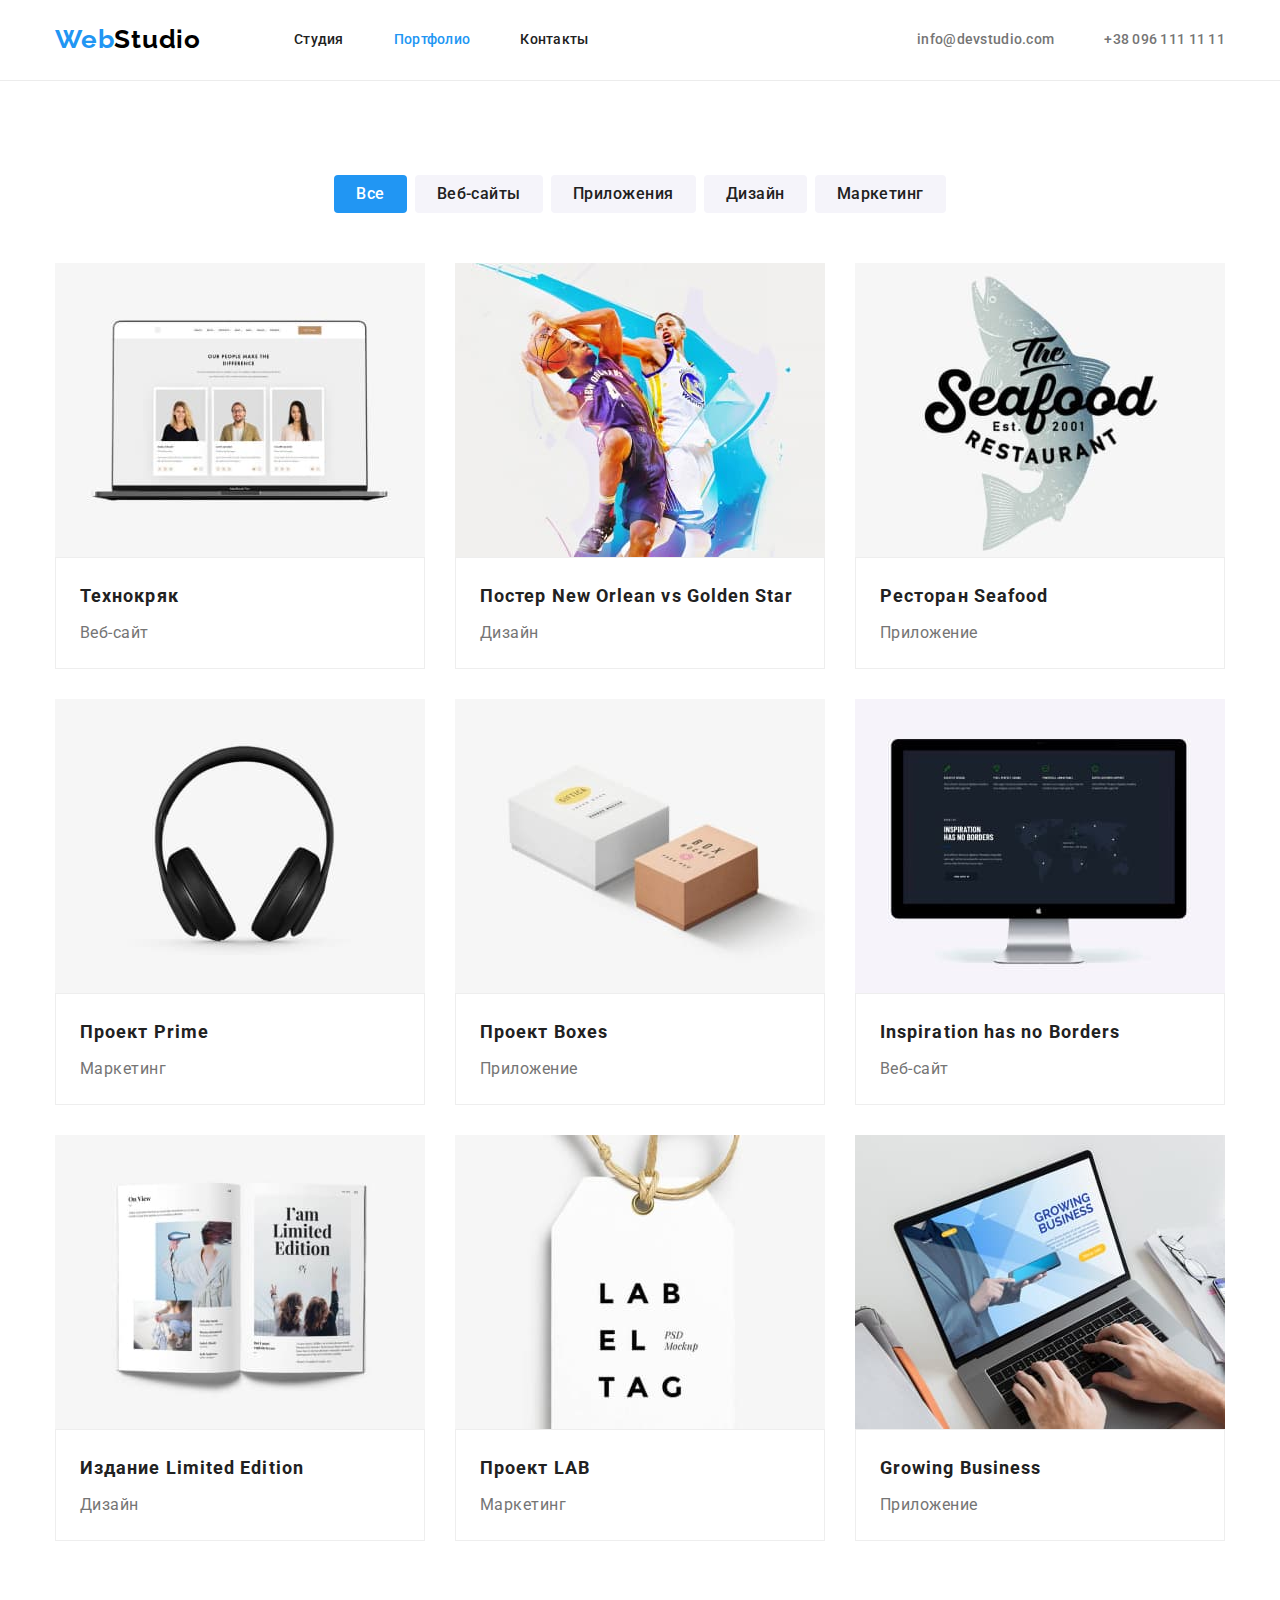
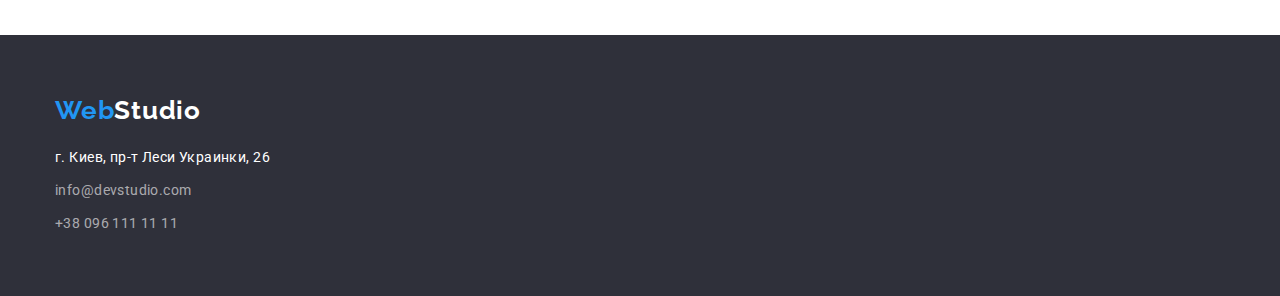
==== portfolio.html @ 8e44c54b "Initial commit" ====
<!DOCTYPE html>
<html lang="ru">
  <head>
    <meta charset="UTF-8" />
    <meta http-equiv="X-UA-Compatible" content="IE=edge" />
    <meta name="viewport" content="width=device-width, initial-scale=1.0" />
    <title>Webstudio</title>
    <link
      rel="stylesheet"
      href="https://cdnjs.cloudflare.com/ajax/libs/modern-normalize/1.0.0/modern-normalize.min.css"
    />
    <link rel="preconnect" href="https://fonts.googleapis.com" />
    <link rel="preconnect" href="https://fonts.gstatic.com" crossorigin />
    <link
      href="https://fonts.googleapis.com/css2?family=Raleway:wght@700&family=Roboto:wght@400;500;700;900&display=swap"
      rel="stylesheet"
    />
    <link rel="stylesheet" href="./css/styles.css" />
  </head>
  <body>
    <!-- header -->
    <header class="header">
      <div class="container header-container">
        <a class="header-logo link" href="#"> <span class="logo-text">Web</span>Studio</a>
        <nav class="header-nav">
          <ul class="header-nav-list list">
            <li class="header-nav-item">
              <a class="header-nav-link link" href="./index.html">Студия</a>
            </li>
            <li class="header-nav-item">
              <a class="header-nav-link current link" href="#">Портфолио</a>
            </li>
            <li class="header-nav-item">
              <a class="header-nav-link link" href="#">Контакты</a>
            </li>
          </ul>
        </nav>
        <ul class="header-list list">
          <li class="header-item">
            <a class="header-link link" href="mailto:info@devstudio.com">info@devstudio.com</a>
          </li>
          <li class="header-item">
            <a class="header-link link" href="tel:+380961111111">+38 096 111 11 11</a>
          </li>
        </ul>
      </div>
    </header>
    <main>
      <!-- projects  -->
      <section class="projects section">
        <div class="container">
          <h1 class="visually-hidden">Портфолио</h1>
          <ul class="projects-menu-list list">
            <li class="projects-menu-item">
              <button class="projects-btn current" type="button">Все</button>
            </li>
            <li class="projects-menu-item">
              <button class="projects-btn" type="button">Веб-сайты</button>
            </li>
            <li class="projects-menu-item">
              <button class="projects-btn" type="button">Приложения</button>
            </li>
            <li class="projects-menu-item">
              <button class="projects-btn" type="button">Дизайн</button>
            </li>
            <li class="projects-menu-item">
              <button class="projects-btn" type="button">Маркетинг</button>
            </li>
          </ul>
          <ul class="projects-list list">
            <li class="projects-item">
              <img
                class="projects-image"
                src="./images/portfolio/img1.jpg"
                alt="фотография веб-сайта компании"
                width="370"
                height="294"
              />
              <div class="projects-card">
                <h2 class="projects-subtitle">Технокряк</h2>
                <p class="projects-text">Веб-сайт</p>
              </div>
            </li>
            <li class="projects-item">
              <img
                class="projects-image"
                src="./images/portfolio/img2.jpg"
                alt="баскетболисты"
                width="370"
                height="294"
              />
              <div class="projects-card">
                <h2 class="projects-subtitle">Постер New Orlean vs Golden Star</h2>
                <p class="projects-text">Дизайн</p>
              </div>
            </li>
            <li class="projects-item">
              <img
                class="projects-image"
                src="./images/portfolio/img3.jpg"
                alt="логотип ресторана"
                width="370"
                height="294"
              />
              <div class="projects-card">
                <h2 class="projects-subtitle">Ресторан Seafood</h2>
                <p class="projects-text">Приложение</p>
              </div>
            </li>
            <li class="projects-item">
              <img
                class="projects-image"
                src="./images/portfolio/img4.jpg"
                alt="наушники"
                width="370"
                height="294"
              />
              <div class="projects-card">
                <h2 class="projects-subtitle">Проект Prime</h2>
                <p class="projects-text">Маркетинг</p>
              </div>
            </li>
            <li class="projects-item">
              <img
                class="projects-image"
                src="./images/portfolio/img5.jpg"
                alt="логотип компании"
                width="370"
                height="294"
              />
              <div class="projects-card">
                <h2 class="projects-subtitle">Проект Boxes</h2>
                <p class="projects-text">Приложение</p>
              </div>
            </li>
            <li class="projects-item">
              <img
                class="projects-image"
                src="./images/portfolio/img6.jpg"
                alt="фотография веб-сайта компании"
                width="370"
                height="294"
              />
              <div class="projects-card">
                <h2 class="projects-subtitle">Inspiration has no Borders</h2>
                <p class="projects-text">Веб-сайт</p>
              </div>
            </li>
            <li class="projects-item">
              <img
                class="projects-image"
                src="./images/portfolio/img7.jpg"
                alt="журнал"
                width="370"
                height="294"
              />
              <div class="projects-card">
                <h2 class="projects-subtitle">Издание Limited Edition</h2>
                <p class="projects-text">Дизайн</p>
              </div>
            </li>

            <li class="projects-item">
              <img
                class="projects-image"
                src="./images/portfolio/img8.jpg"
                alt="логотип компании"
                width="370"
                height="294"
              />
              <div class="projects-card">
                <h2 class="projects-subtitle">Проект LAB</h2>
                <p class="projects-text">Маркетинг</p>
              </div>
            </li>
            <li class="projects-item">
              <img
                class="projects-image"
                src="./images/portfolio/img9.jpg"
                alt="ноутбук"
                width="370"
                height="294"
              />
              <div class="projects-card">
                <h2 class="projects-subtitle">Growing Business</h2>
                <p class="projects-text">Приложение</p>
              </div>
            </li>
          </ul>
        </div>
      </section>
    </main>
    <!-- footer section -->
    <footer class="footer">
      <div class="container">
        <a class="footer-logo link" href="#"> <span class="logo-text">Web</span>Studio</a>
        <address class="footer-contacs">
          <p class="footer-text">г. Киев, пр-т Леси Украинки, 26</p>
          <ul class="footer-list list">
            <li class="footer-item">
              <a class="footer-link link" href="mailto:info@devstudio.com">info@devstudio.com</a>
            </li>
            <li class="footer-item">
              <a class="footer-link link" href="tel:+380961111111">+38 096 111 11 11</a>
            </li>
          </ul>
        </address>
      </div>
    </footer>
  </body>
</html>
---- css/styles.css ----
:root {
  --color-background-primary: #2f303a;
  --color-text-background: #fff;
  --color-background-third: #f5f4fa;
  --primary-text-color: #757575;
  --title-text-color: #212121;
  --accent-color: #2196f3;
  --color-footer-link: #ffffff99;
  --btn-background-color: #188ce8;
  --color-border: #ececec;
  --color-border-card: #eeeeee;
}

body {
  color: var(--primary-text-color);
  font-family: 'Roboto', Arial, sans-serif;
}

h1,
h2,
h3,
h4,
h5,
h6,
p {
  margin: 0;
}

img {
  display: block;
  width: 100%;
}

.list {
  list-style: none;
  padding: 0;
  margin: 0;
}

.link {
  text-decoration: none;
}

.container {
  width: 1200px;
  padding-left: 15px;
  padding-right: 15px;
  margin-left: auto;
  margin-right: auto;
}

.section {
  padding: 94px 0;
}

.visually-hidden {
  position: absolute;
  width: 1px;
  height: 1px;
  margin: -1px;
  border: 0;
  padding: 0;

  white-space: nowrap;
  clip-path: inset(100%);
  clip: rect(0 0 0 0);
  overflow: hidden;
}

/* header */
.header {
  border-bottom: 1px solid var(--color-border);
  background-color: var(--color-text-background);
}

.header-container {
  display: flex;
  align-items: center;
}

.header-logo {
  margin-right: 93px;

  color: #000;
  font-family: 'Raleway';
  font-weight: 700;
  font-size: 26px;
  line-height: 1.2;
  letter-spacing: 0.03em;
}

.logo-text {
  color: var(--accent-color);
}

.header-nav-list,
.header-list {
  display: flex;

  font-weight: 500;
  font-size: 14px;
  line-height: 1.14;
  letter-spacing: 0.02em;
}

.header-list {
  margin-left: auto;
}

.header-nav-item:not(:first-child) {
  margin-left: 50px;
}

.header-nav-link {
  display: block;
  padding: 32px 0;

  color: var(--title-text-color);
}

.header-link {
  display: block;
  padding: 32px 0;

  color: var(--primary-text-color);
}

.header-item:not(:first-child) {
  margin-left: 50px;
}

.link:hover,
.link:focus {
  color: var(--accent-color);
}

.header-nav-link.current {
  color: var(--accent-color);
}

/* hero */

.hero {
  padding: 200px 0;
  text-align: center;

  background-color: var(--color-background-primary);
}

.hero-title {
  margin-bottom: 30px;

  color: var(--color-text-background);
  font-weight: 900;
  font-size: 44px;
  line-height: 1.36;
  letter-spacing: 0.06em;
  text-transform: uppercase;
}

.hero-btn {
  margin: 0 auto;
  padding: 10px 32px;
  box-shadow: 0px 4px 4px rgba(0, 0, 0, 0.15);
  border: 0 solid transparent;
  border-radius: 4px;

  color: var(--color-text-background);
  background-color: var(--accent-color);
  font-family: inherit;
  font-weight: 700;
  font-size: 16px;
  line-height: 1.88;
  display: flex;
  align-items: center;
  text-align: center;
  letter-spacing: 0.06em;
  cursor: pointer;
}

.hero-btn:hover,
.hero-btn:focus {
  background-color: var(--btn-background-color);
}

/* features */

.features {
  background-color: var(--color-text-background);
}

.features-list {
  display: flex;
}

.features-item {
  flex-basis: 270px;
}

.features-subtitle {
  margin-bottom: 10px;

  color: var(--title-text-color);
  font-weight: 700;
  font-size: 14px;
  line-height: 1.14;
  letter-spacing: 0.03em;
  text-transform: uppercase;
}

.features-text {
  font-size: 14px;
  line-height: 1.71;
  letter-spacing: 0.03em;
}

.features-item:not(:first-child) {
  margin-left: 30px;
}

/* benefits, team */

.benefits {
  padding-top: 0;

  background-color: var(--color-text-background);
}

.benefits-title,
.team-title {
  margin-bottom: 50px;

  color: var(--title-text-color);
  font-weight: 700;
  font-size: 36px;
  line-height: 1.17;
  text-align: center;
  letter-spacing: 0.03em;
}

.benefits-list {
  display: flex;
}

.benefits-item:not(:first-child) {
  margin-left: 30px;
}

.team {
  background-color: var(--color-background-third);
}

.team-list {
  display: flex;
}

.team-item {
  padding-bottom: 30px;
  box-shadow: 0px 1px 3px rgba(0, 0, 0, 0.12), 0px 1px 1px rgba(0, 0, 0, 0.14),
    0px 2px 1px rgba(0, 0, 0, 0.2);
  border-radius: 0px 0px 4px 4px;

  background-color: var(--color-text-background);
}

.team-image {
  margin-bottom: 30px;
}

.team-subtitle {
  margin-bottom: 10px;

  color: var(--title-text-color);
  font-weight: 500;
  font-size: 16px;
  line-height: 1.19;
  text-align: center;
  letter-spacing: 0.03em;
}

.team-text {
  font-size: 16px;
  line-height: 1.19;
  text-align: center;
  letter-spacing: 0.03em;
}

.team-item:not(:first-child) {
  margin-left: 30px;
}

/* projects */

.projects {
  background-color: var(--color-text-background);
}

.projects-menu-list {
  display: flex;
  justify-content: center;
  margin-bottom: 50px;
}

.projects-btn {
  padding: 6px 22px;
  border: 0 solid transparent;
  border-radius: 4px;

  color: var(--title-text-color);
  background-color: var(--color-background-third);
  font-family: inherit;
  font-weight: 500;
  font-size: 16px;
  line-height: 1.62;
  text-align: center;
  letter-spacing: 0.03em;
  cursor: pointer;
}

.projects-btn:hover,
.projects-btn:focus {
  color: var(--color-text-background);
  background-color: var(--accent-color);
}

.projects-btn.current {
  color: var(--color-text-background);
  background-color: var(--accent-color);
}

.projects-menu-item:not(:first-child) {
  margin-left: 8px;
}

.projects-list {
  display: flex;
  flex-wrap: wrap;
  gap: 30px;
}

.projects-item {
  background-color: var(--color-text-background);
}

.projects-card {
  padding: 20px 24px 20px 24px;
  border: 1px solid var(--color-border-card);
}

.projects-subtitle {
  margin-bottom: 4px;

  color: var(--title-text-color);
  font-weight: 700;
  font-size: 18px;
  line-height: 2;
  letter-spacing: 0.06em;
}

.projects-text {
  font-size: 16px;
  line-height: 1.88;
  letter-spacing: 0.03em;
}

/* footer */

.footer {
  padding: 60px 0;

  background-color: var(--color-background-primary);
}

.footer-logo {
  display: inline-block;
  margin-bottom: 20px;

  color: var(--color-text-background);
  font-family: 'Raleway';
  font-weight: 700;
  font-size: 26px;
  line-height: 1.2;
  letter-spacing: 0.03em;
}

.footer-contacs {
  font-style: normal;
  font-size: 14px;
  line-height: 1.71;
  letter-spacing: 0.03em;
}

.footer-text {
  margin-bottom: 9px;
  color: var(--color-text-background);
}

.footer-link {
  color: var(--color-footer-link);
}

.footer-item:not(:first-child) {
  margin-top: 9px;
}
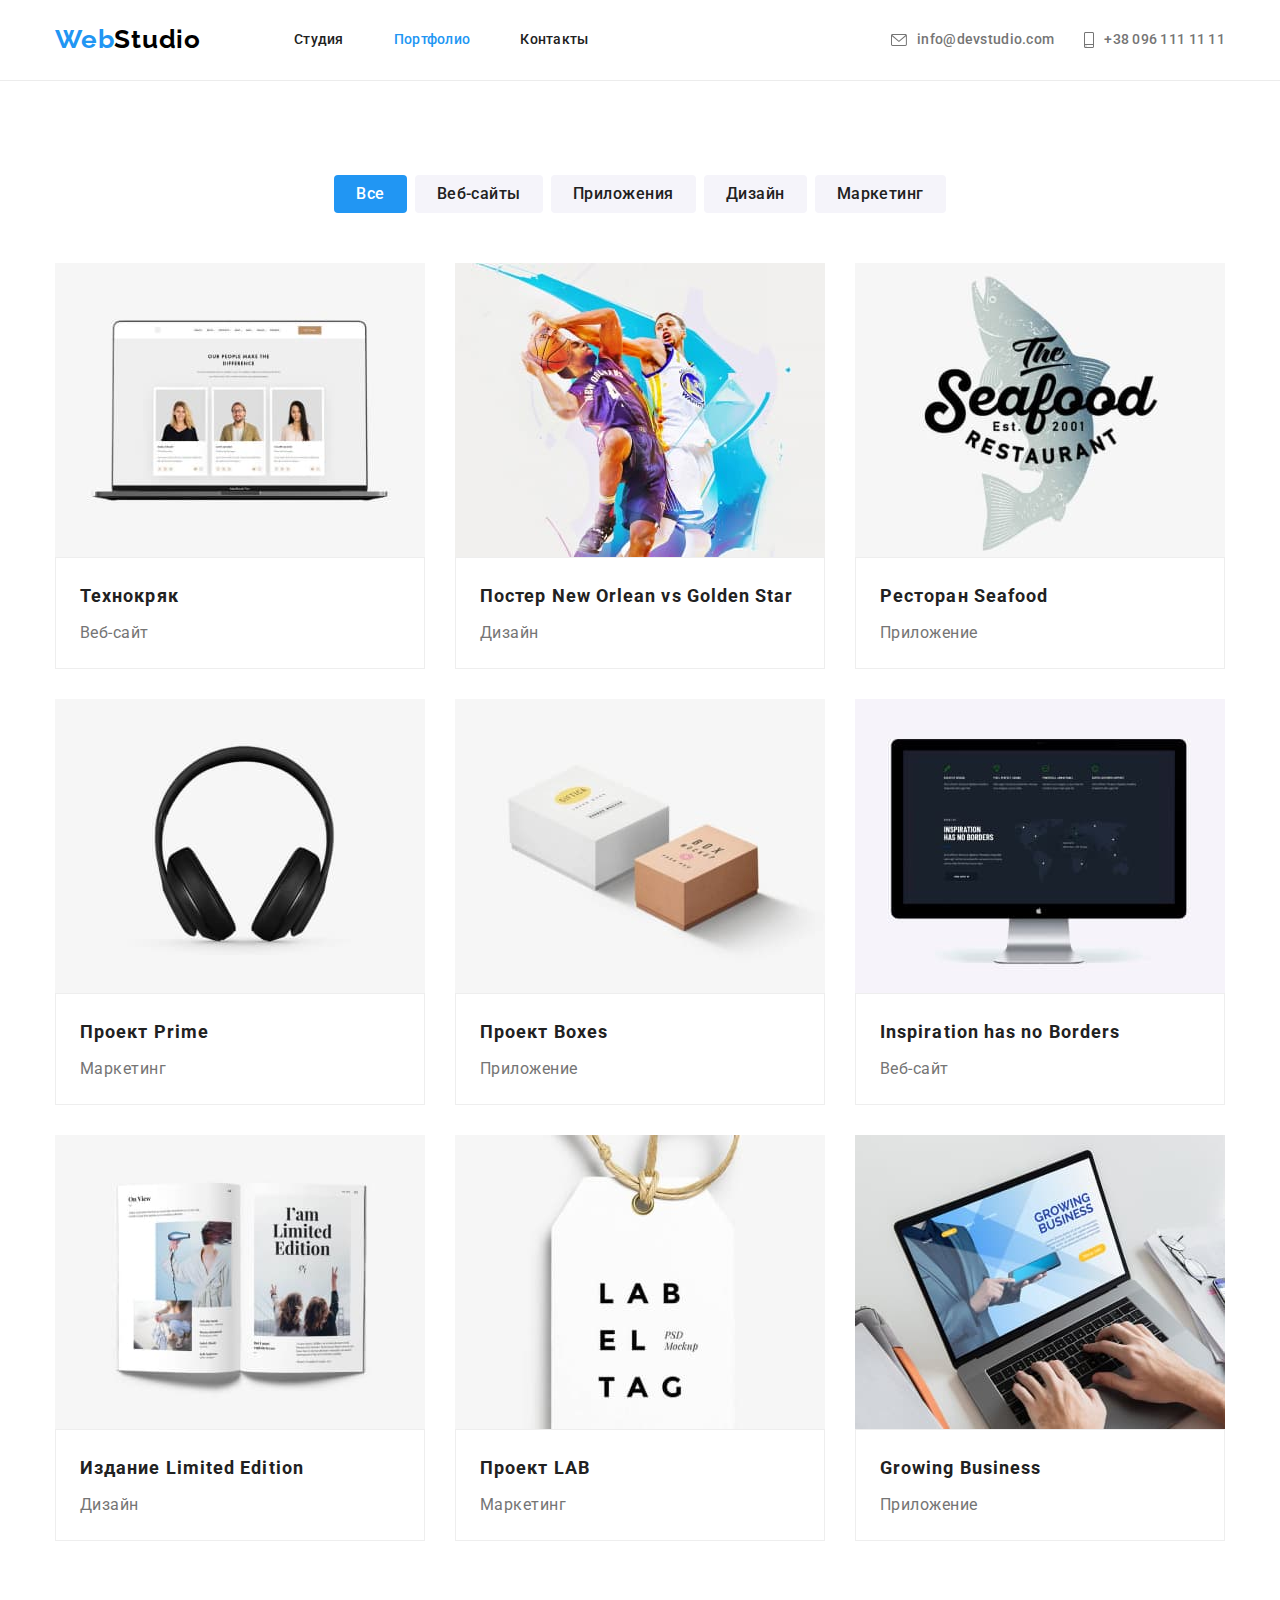
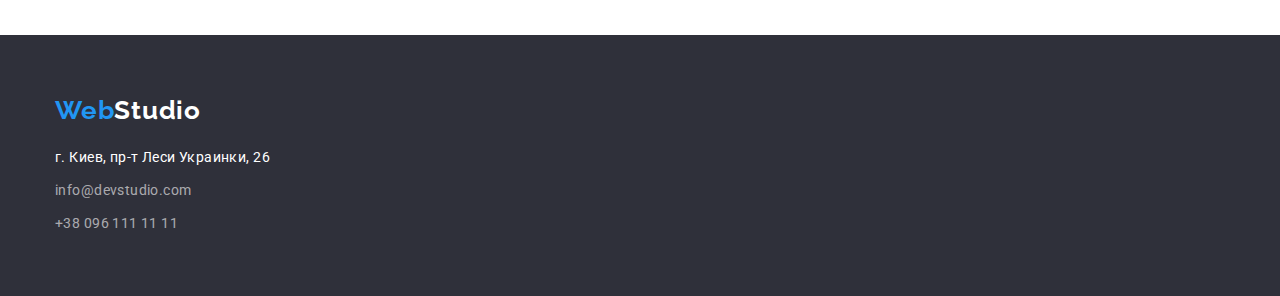
==== commit ea9da44d: "сделал иконки" ====
--- a/portfolio.html
+++ b/portfolio.html
@@ -37,10 +37,19 @@
         </nav>
         <ul class="header-list list">
           <li class="header-item">
-            <a class="header-link link" href="mailto:info@devstudio.com">info@devstudio.com</a>
+            <a class="header-link link" href="mailto:info@devstudio.com">
+              <svg class="header-icon" width="16" height="12" aria-hidden="true">
+                <use href="./images/icons.svg#icon-envelope"></use>
+              </svg>
+              info@devstudio.com
+            </a>
           </li>
           <li class="header-item">
-            <a class="header-link link" href="tel:+380961111111">+38 096 111 11 11</a>
+            <a class="header-link link" href="tel:+380961111111">
+              <svg class="header-icon" width="10" height="16" aria-hidden="true">
+                <use href="./images/icons.svg#icon-smartphone"></use></svg
+              >+38 096 111 11 11
+            </a>
           </li>
         </ul>
       </div>
--- a/css/styles.css
+++ b/css/styles.css
@@ -9,6 +9,8 @@
   --btn-background-color: #188ce8;
   --color-border: #ececec;
   --color-border-card: #eeeeee;
+  --color-gradient: rgba(47, 48, 58, 0.4);
+  --fill-icons: #afb1b8;
 }
 
 body {
@@ -42,7 +44,7 @@
 }
 
 .container {
-  width: 1200px;
+  max-width: 1200px;
   padding-left: 15px;
   padding-right: 15px;
   margin-left: auto;
@@ -119,14 +121,20 @@
 }
 
 .header-link {
-  display: block;
+  display: inline-flex;
+  align-items: center;
   padding: 32px 0;
 
   color: var(--primary-text-color);
 }
 
+.header-icon {
+  margin-right: 10px;
+  fill: var(--primary-text-color);
+}
+
 .header-item:not(:first-child) {
-  margin-left: 50px;
+  margin-left: 30px;
 }
 
 .link:hover,
@@ -134,6 +142,11 @@
   color: var(--accent-color);
 }
 
+.header-link:hover .header-icon,
+.header-link:focus .header-icon {
+  fill: var(--accent-color);
+}
+
 .header-nav-link.current {
   color: var(--accent-color);
 }
@@ -141,10 +154,19 @@
 /* hero */
 
 .hero {
+  max-width: 1600px;
+  height: 600px;
+  margin-left: auto;
+  margin-right: auto;
   padding: 200px 0;
   text-align: center;
 
   background-color: var(--color-background-primary);
+  background-image: linear-gradient(var(--color-gradient), var(--color-gradient)),
+    url('../images/hero/hero-background-image.jpg');
+  background-repeat: no-repeat;
+  background-position: center;
+  background-size: cover;
 }
 
 .hero-title {
@@ -197,6 +219,17 @@
   flex-basis: 270px;
 }
 
+.features-container {
+  display: flex;
+  align-items: center;
+  justify-content: center;
+  width: 270px;
+  height: 120px;
+  margin-bottom: 30px;
+  background-color: var(--color-background-third);
+  border-radius: 4px;
+}
+
 .features-subtitle {
   margin-bottom: 10px;
 
@@ -227,7 +260,8 @@
 }
 
 .benefits-title,
-.team-title {
+.team-title,
+.clients-title {
   margin-bottom: 50px;
 
   color: var(--title-text-color);
@@ -255,6 +289,9 @@
 }
 
 .team-item {
+  display: flex;
+  flex-direction: column;
+  align-items: center;
   padding-bottom: 30px;
   box-shadow: 0px 1px 3px rgba(0, 0, 0, 0.12), 0px 1px 1px rgba(0, 0, 0, 0.14),
     0px 2px 1px rgba(0, 0, 0, 0.2);
@@ -279,6 +316,8 @@
 }
 
 .team-text {
+  margin-bottom: 16px;
+
   font-size: 16px;
   line-height: 1.19;
   text-align: center;
@@ -287,6 +326,69 @@
 
 .team-item:not(:first-child) {
   margin-left: 30px;
+}
+
+.social-list {
+  display: flex;
+  align-items: center;
+  gap: 10px;
+}
+
+.social-link {
+  display: flex;
+  padding: 12px;
+  border-radius: 50%;
+}
+
+.social-icon {
+  fill: var(--fill-icons);
+}
+
+.social-link:hover,
+.social-link:focus {
+  background-color: var(--accent-color);
+}
+
+.social-link:hover .social-icon,
+.social-link:focus .social-icon {
+  fill: var(--color-text-background);
+}
+
+/* clients */
+
+.clients {
+  background-color: var(--color-text-background);
+}
+
+.clients-list {
+  display: flex;
+  align-items: center;
+  justify-content: space-between;
+  gap: 30px;
+}
+
+.clients-link {
+  display: flex;
+  width: 170px;
+  height: 92px;
+  padding: 16px 32px;
+
+  border: 1px solid #afb1b8;
+  border-radius: 4px;
+}
+
+.clients-icon {
+  fill: var(--fill-icons);
+}
+
+.clients-link:hover,
+.clients-link:focus {
+  border-color: var(--accent-color);
+}
+
+.clients-link:hover .clients-icon,
+.clients-link:focus .clients-icon {
+  fill: var(--accent-color);
 }
 
 /* projects */
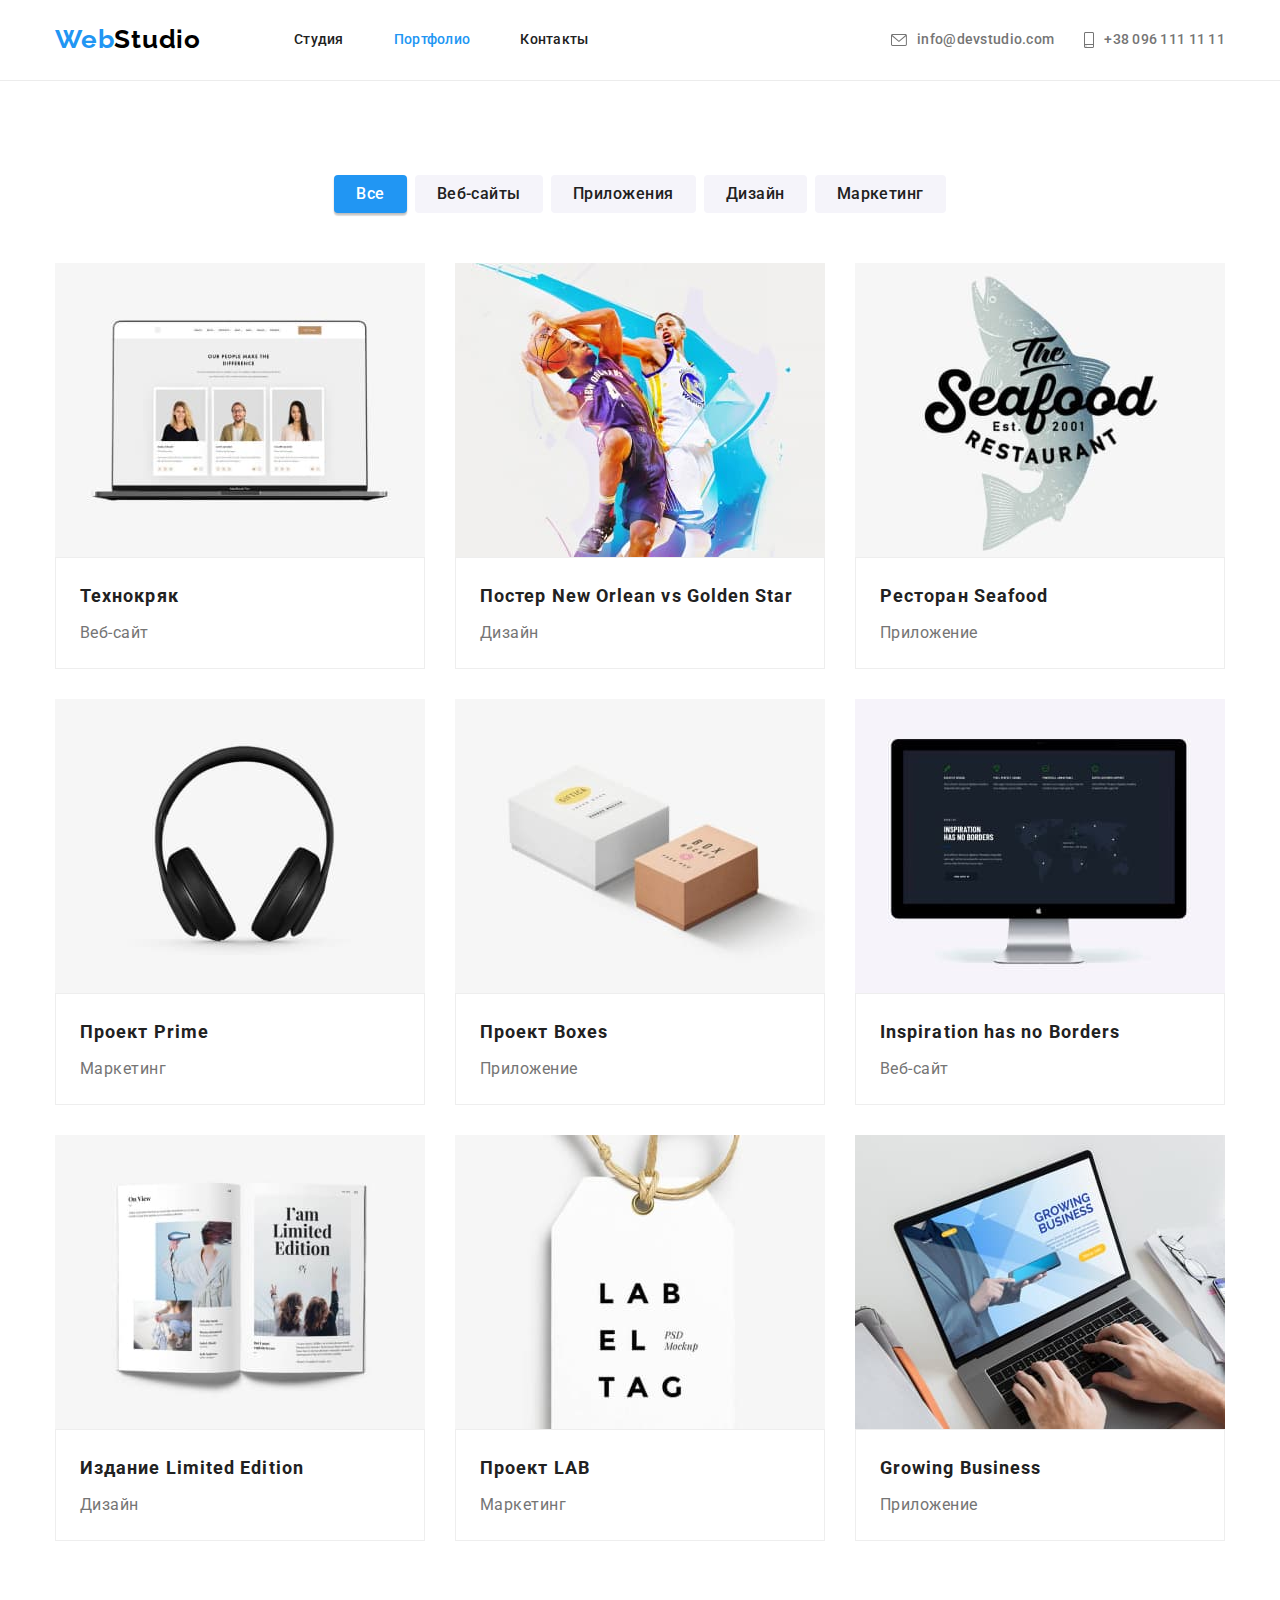
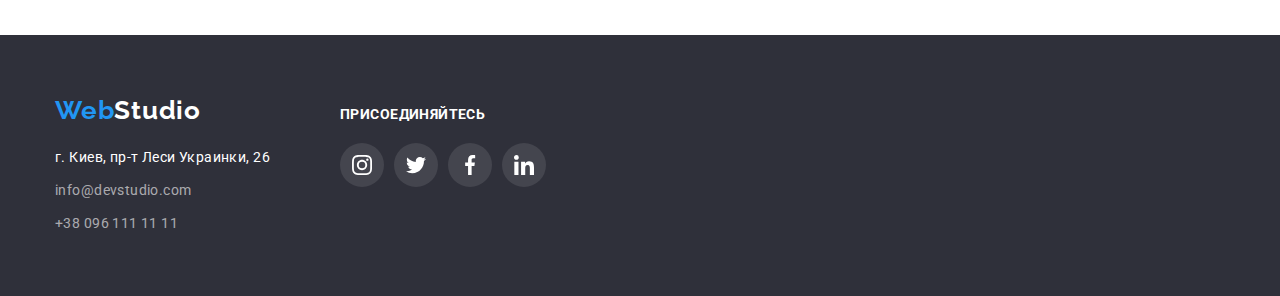
==== commit a987c6a5: "Сделал дз 4" ====
--- a/portfolio.html
+++ b/portfolio.html
@@ -78,122 +78,140 @@
           </ul>
           <ul class="projects-list list">
             <li class="projects-item">
-              <img
-                class="projects-image"
-                src="./images/portfolio/img1.jpg"
-                alt="фотография веб-сайта компании"
-                width="370"
-                height="294"
-              />
-              <div class="projects-card">
-                <h2 class="projects-subtitle">Технокряк</h2>
-                <p class="projects-text">Веб-сайт</p>
-              </div>
-            </li>
-            <li class="projects-item">
-              <img
-                class="projects-image"
-                src="./images/portfolio/img2.jpg"
-                alt="баскетболисты"
-                width="370"
-                height="294"
-              />
-              <div class="projects-card">
-                <h2 class="projects-subtitle">Постер New Orlean vs Golden Star</h2>
-                <p class="projects-text">Дизайн</p>
-              </div>
-            </li>
-            <li class="projects-item">
-              <img
-                class="projects-image"
-                src="./images/portfolio/img3.jpg"
-                alt="логотип ресторана"
-                width="370"
-                height="294"
-              />
-              <div class="projects-card">
-                <h2 class="projects-subtitle">Ресторан Seafood</h2>
-                <p class="projects-text">Приложение</p>
-              </div>
-            </li>
-            <li class="projects-item">
-              <img
-                class="projects-image"
-                src="./images/portfolio/img4.jpg"
-                alt="наушники"
-                width="370"
-                height="294"
-              />
-              <div class="projects-card">
-                <h2 class="projects-subtitle">Проект Prime</h2>
-                <p class="projects-text">Маркетинг</p>
-              </div>
-            </li>
-            <li class="projects-item">
-              <img
-                class="projects-image"
-                src="./images/portfolio/img5.jpg"
-                alt="логотип компании"
-                width="370"
-                height="294"
-              />
-              <div class="projects-card">
-                <h2 class="projects-subtitle">Проект Boxes</h2>
-                <p class="projects-text">Приложение</p>
-              </div>
-            </li>
-            <li class="projects-item">
-              <img
-                class="projects-image"
-                src="./images/portfolio/img6.jpg"
-                alt="фотография веб-сайта компании"
-                width="370"
-                height="294"
-              />
-              <div class="projects-card">
-                <h2 class="projects-subtitle">Inspiration has no Borders</h2>
-                <p class="projects-text">Веб-сайт</p>
-              </div>
-            </li>
-            <li class="projects-item">
-              <img
-                class="projects-image"
-                src="./images/portfolio/img7.jpg"
-                alt="журнал"
-                width="370"
-                height="294"
-              />
-              <div class="projects-card">
-                <h2 class="projects-subtitle">Издание Limited Edition</h2>
-                <p class="projects-text">Дизайн</p>
-              </div>
+              <a class="projects-link link" href="#">
+                <img
+                  class="projects-image"
+                  src="./images/portfolio/img1.jpg"
+                  alt="фотография веб-сайта компании"
+                  width="370"
+                  height="294"
+                />
+                <div class="projects-card">
+                  <h2 class="projects-subtitle">Технокряк</h2>
+                  <p class="projects-text">Веб-сайт</p>
+                </div>
+              </a>
+            </li>
+            <li class="projects-item">
+              <a class="projects-link link" href="#">
+                <img
+                  class="projects-image"
+                  src="./images/portfolio/img2.jpg"
+                  alt="баскетболисты"
+                  width="370"
+                  height="294"
+                />
+                <div class="projects-card">
+                  <h2 class="projects-subtitle">Постер New Orlean vs Golden Star</h2>
+                  <p class="projects-text">Дизайн</p>
+                </div>
+              </a>
+            </li>
+            <li class="projects-item">
+              <a class="projects-link link" href="#"
+                ><img
+                  class="projects-image"
+                  src="./images/portfolio/img3.jpg"
+                  alt="логотип ресторана"
+                  width="370"
+                  height="294"
+                />
+                <div class="projects-card">
+                  <h2 class="projects-subtitle">Ресторан Seafood</h2>
+                  <p class="projects-text">Приложение</p>
+                </div></a
+              >
+            </li>
+            <li class="projects-item">
+              <a class="projects-link link" href="#">
+                <img
+                  class="projects-image"
+                  src="./images/portfolio/img4.jpg"
+                  alt="наушники"
+                  width="370"
+                  height="294"
+                />
+                <div class="projects-card">
+                  <h2 class="projects-subtitle">Проект Prime</h2>
+                  <p class="projects-text">Маркетинг</p>
+                </div>
+              </a>
+            </li>
+            <li class="projects-item">
+              <a class="projects-link link" href="#">
+                <img
+                  class="projects-image"
+                  src="./images/portfolio/img5.jpg"
+                  alt="логотип компании"
+                  width="370"
+                  height="294"
+                />
+                <div class="projects-card">
+                  <h2 class="projects-subtitle">Проект Boxes</h2>
+                  <p class="projects-text">Приложение</p>
+                </div>
+              </a>
+            </li>
+            <li class="projects-item">
+              <a class="projects-link link" href="#">
+                <img
+                  class="projects-image"
+                  src="./images/portfolio/img6.jpg"
+                  alt="фотография веб-сайта компании"
+                  width="370"
+                  height="294"
+                />
+                <div class="projects-card">
+                  <h2 class="projects-subtitle">Inspiration has no Borders</h2>
+                  <p class="projects-text">Веб-сайт</p>
+                </div>
+              </a>
+            </li>
+            <li class="projects-item">
+              <a class="projects-link link" href="#">
+                <img
+                  class="projects-image"
+                  src="./images/portfolio/img7.jpg"
+                  alt="журнал"
+                  width="370"
+                  height="294"
+                />
+                <div class="projects-card">
+                  <h2 class="projects-subtitle">Издание Limited Edition</h2>
+                  <p class="projects-text">Дизайн</p>
+                </div>
+              </a>
             </li>
 
             <li class="projects-item">
-              <img
-                class="projects-image"
-                src="./images/portfolio/img8.jpg"
-                alt="логотип компании"
-                width="370"
-                height="294"
-              />
-              <div class="projects-card">
-                <h2 class="projects-subtitle">Проект LAB</h2>
-                <p class="projects-text">Маркетинг</p>
-              </div>
-            </li>
-            <li class="projects-item">
-              <img
-                class="projects-image"
-                src="./images/portfolio/img9.jpg"
-                alt="ноутбук"
-                width="370"
-                height="294"
-              />
-              <div class="projects-card">
-                <h2 class="projects-subtitle">Growing Business</h2>
-                <p class="projects-text">Приложение</p>
-              </div>
+              <a class="projects-link link" href="#">
+                <img
+                  class="projects-image"
+                  src="./images/portfolio/img8.jpg"
+                  alt="логотип компании"
+                  width="370"
+                  height="294"
+                />
+                <div class="projects-card">
+                  <h2 class="projects-subtitle">Проект LAB</h2>
+                  <p class="projects-text">Маркетинг</p>
+                </div>
+              </a>
+            </li>
+            <li class="projects-item">
+              <a class="projects-link link" href="#">
+                <img
+                  class="projects-image"
+                  src="./images/portfolio/img9.jpg"
+                  alt="ноутбук"
+                  width="370"
+                  height="294"
+                />
+                <div class="projects-card">
+                  <h2 class="projects-subtitle">Growing Business</h2>
+                  <p class="projects-text">Приложение</p>
+                </div>
+              </a>
             </li>
           </ul>
         </div>
@@ -201,19 +219,74 @@
     </main>
     <!-- footer section -->
     <footer class="footer">
-      <div class="container">
-        <a class="footer-logo link" href="#"> <span class="logo-text">Web</span>Studio</a>
-        <address class="footer-contacs">
-          <p class="footer-text">г. Киев, пр-т Леси Украинки, 26</p>
-          <ul class="footer-list list">
-            <li class="footer-item">
-              <a class="footer-link link" href="mailto:info@devstudio.com">info@devstudio.com</a>
-            </li>
-            <li class="footer-item">
-              <a class="footer-link link" href="tel:+380961111111">+38 096 111 11 11</a>
-            </li>
-          </ul>
-        </address>
+      <div class="container footer-container">
+        <div class="footer-address">
+          <a class="footer-logo link" href="#"> <span class="logo-text">Web</span>Studio</a>
+          <address class="footer-contacs">
+            <p class="footer-text">г. Киев, пр-т Леси Украинки, 26</p>
+            <ul class="footer-list list">
+              <li class="footer-item">
+                <a class="footer-link link" href="mailto:info@devstudio.com">info@devstudio.com</a>
+              </li>
+              <li class="footer-item">
+                <a class="footer-link link" href="tel:+380961111111">+38 096 111 11 11</a>
+              </li>
+            </ul>
+          </address>
+        </div>
+        <div class="footer-social">
+          <p class="footer-social-text">присоединяйтесь</p>
+          <ul class="social-list list">
+            <li class="social-item">
+              <a href="#" class="footer-social-link">
+                <svg
+                  class="footer-social-icon"
+                  width="20"
+                  height="20"
+                  aria-label="ссылка на instagram"
+                >
+                  <use href="./images/icons.svg#icon-instagram"></use>
+                </svg>
+              </a>
+            </li>
+            <li class="social-item">
+              <a href="#" class="footer-social-link">
+                <svg
+                  class="footer-social-icon"
+                  width="20"
+                  height="20"
+                  aria-label="ссылка на twitter"
+                >
+                  <use href="./images/icons.svg#icon-twitter"></use>
+                </svg>
+              </a>
+            </li>
+            <li class="social-item">
+              <a href="#" class="footer-social-link">
+                <svg
+                  class="footer-social-icon"
+                  width="20"
+                  height="20"
+                  aria-label="ссылка на facebook "
+                >
+                  <use href="./images/icons.svg#icon-facebook"></use>
+                </svg>
+              </a>
+            </li>
+            <li class="social-item">
+              <a href="#" class="footer-social-link">
+                <svg
+                  class="footer-social-icon"
+                  width="20"
+                  height="20"
+                  aria-label="ссылка на linkedin"
+                >
+                  <use href="./images/icons.svg#icon-linkedin"></use>
+                </svg>
+              </a>
+            </li>
+          </ul>
+        </div>
       </div>
     </footer>
   </body>
--- a/css/styles.css
+++ b/css/styles.css
@@ -11,6 +11,7 @@
   --color-border-card: #eeeeee;
   --color-gradient: rgba(47, 48, 58, 0.4);
   --fill-icons: #afb1b8;
+  --footer-bg-icons: rgba(255, 255, 255, 0.1);
 }
 
 body {
@@ -30,7 +31,7 @@
 
 img {
   display: block;
-  width: 100%;
+  max-width: 100%;
 }
 
 .list {
@@ -41,6 +42,7 @@
 
 .link {
   text-decoration: none;
+  color: inherit;
 }
 
 .container {
@@ -128,23 +130,18 @@
   color: var(--primary-text-color);
 }
 
-.header-icon {
-  margin-right: 10px;
-  fill: var(--primary-text-color);
-}
-
-.header-item:not(:first-child) {
-  margin-left: 30px;
-}
-
 .link:hover,
 .link:focus {
   color: var(--accent-color);
 }
 
-.header-link:hover .header-icon,
-.header-link:focus .header-icon {
-  fill: var(--accent-color);
+.header-icon {
+  margin-right: 10px;
+  fill: currentColor;
+}
+
+.header-item:not(:first-child) {
+  margin-left: 30px;
 }
 
 .header-nav-link.current {
@@ -327,31 +324,37 @@
 .team-item:not(:first-child) {
   margin-left: 30px;
 }
-
+/* social */
 .social-list {
   display: flex;
   align-items: center;
   gap: 10px;
 }
 
+.social-item {
+  width: 44px;
+  height: 44px;
+}
+
 .social-link {
   display: flex;
-  padding: 12px;
+  align-items: center;
+  justify-content: center;
+  width: 100%;
+  height: 100%;
+
+  color: var(--fill-icons);
   border-radius: 50%;
-}
-
-.social-icon {
-  fill: var(--fill-icons);
 }
 
 .social-link:hover,
 .social-link:focus {
   background-color: var(--accent-color);
-}
-
-.social-link:hover .social-icon,
-.social-link:focus .social-icon {
-  fill: var(--color-text-background);
+  color: var(--color-text-background);
+}
+
+.social-icon {
+  fill: currentColor;
 }
 
 /* clients */
@@ -363,32 +366,35 @@
 .clients-list {
   display: flex;
   align-items: center;
-  justify-content: space-between;
   gap: 30px;
 }
 
-.clients-link {
-  display: flex;
+.clients-item {
   width: 170px;
   height: 92px;
-  padding: 16px 32px;
-
-  border: 1px solid #afb1b8;
+}
+
+.clients-link {
+  display: flex;
+  align-items: center;
+  justify-content: center;
+  width: 100%;
+  height: 100%;
+
+  color: var(--fill-icons);
+
+  border: 1px solid var(--fill-icons);
   border-radius: 4px;
-}
-
-.clients-icon {
-  fill: var(--fill-icons);
 }
 
 .clients-link:hover,
 .clients-link:focus {
   border-color: var(--accent-color);
-}
-
-.clients-link:hover .clients-icon,
-.clients-link:focus .clients-icon {
-  fill: var(--accent-color);
+  color: var(--accent-color);
+}
+
+.clients-icon {
+  fill: currentColor;
 }
 
 /* projects */
@@ -420,14 +426,12 @@
 }
 
 .projects-btn:hover,
-.projects-btn:focus {
+.projects-btn:focus,
+.projects-btn.current {
   color: var(--color-text-background);
   background-color: var(--accent-color);
-}
-
-.projects-btn.current {
-  color: var(--color-text-background);
-  background-color: var(--accent-color);
+  box-shadow: 0px 3px 1px rgba(0, 0, 0, 0.1), 0px 1px 2px rgba(0, 0, 0, 0.08),
+    0px 2px 2px rgba(0, 0, 0, 0.12);
 }
 
 .projects-menu-item:not(:first-child) {
@@ -440,13 +444,21 @@
   gap: 30px;
 }
 
-.projects-item {
-  background-color: var(--color-text-background);
-}
-
+.projects-link {
+  display: block;
+}
+
+.projects-link:hover,
+.projects-link:focus {
+  box-shadow: 0px 1px 1px rgba(0, 0, 0, 0.12), 0px 4px 4px rgba(0, 0, 0, 0.06),
+    1px 4px 6px rgba(0, 0, 0, 0.16);
+  color: inherit;
+}
 .projects-card {
   padding: 20px 24px 20px 24px;
   border: 1px solid var(--color-border-card);
+
+  background-color: var(--color-text-background);
 }
 
 .projects-subtitle {
@@ -504,3 +516,47 @@
 .footer-item:not(:first-child) {
   margin-top: 9px;
 }
+
+.footer-container {
+  display: flex;
+  align-items: baseline;
+}
+
+.footer-social {
+  margin-left: 70px;
+}
+
+.footer-social-text {
+  margin-bottom: 20px;
+
+  color: var(--color-text-background);
+
+  font-weight: 700;
+  font-size: 14px;
+  line-height: 1.14;
+  letter-spacing: 0.03em;
+  text-transform: uppercase;
+}
+
+.footer-social-link {
+  display: flex;
+  align-items: center;
+  justify-content: center;
+  width: 100%;
+  height: 100%;
+
+  color: var(--color-text-background);
+  background-color: var(--footer-bg-icons);
+
+  border-radius: 50%;
+}
+
+.footer-social-link:hover,
+.footer-social-link:focus {
+  background-color: var(--accent-color);
+  color: var(--color-text-background);
+}
+
+.footer-social-icon {
+  fill: currentColor;
+}
